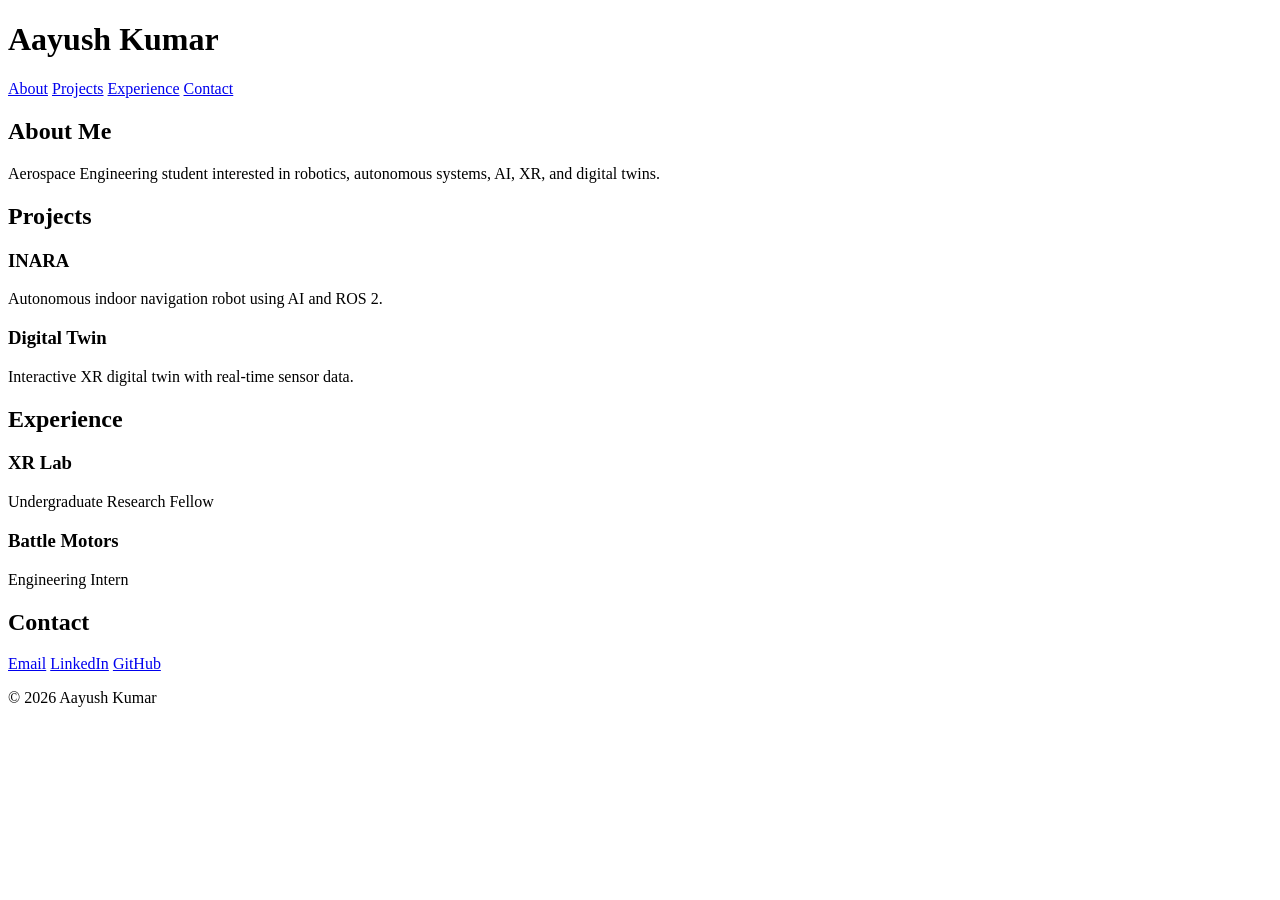
==== index.html @ adb4bba3 "File Structure" ====
<!DOCTYPE html>
<html lang="en">
<head>
    <meta charset="UTF-8">
    <meta name="viewport" content="width=device-width, initial-scale=1.0">
    <title>Aayush Kumar | Portfolio</title>
    <link rel="stylesheet" href="styles.css">
</head>

<body>

    <header>
        <h1>Aayush Kumar</h1>

        <nav>
            <a href="#about">About</a>
            <a href="#projects">Projects</a>
            <a href="#experience">Experience</a>
            <a href="#contact">Contact</a>
        </nav>
    </header>

    <main>

        <section id="about">
            <h2>About Me</h2>
            <p>
                Aerospace Engineering student interested in robotics,
                autonomous systems, AI, XR, and digital twins.
            </p>
        </section>

        <section id="projects">
            <h2>Projects</h2>

            <article>
                <h3>INARA</h3>
                <p>Autonomous indoor navigation robot using AI and ROS 2.</p>
            </article>

            <article>
                <h3>Digital Twin</h3>
                <p>Interactive XR digital twin with real-time sensor data.</p>
            </article>
        </section>

        <section id="experience">
            <h2>Experience</h2>

            <h3>XR Lab</h3>
            <p>Undergraduate Research Fellow</p>

            <h3>Battle Motors</h3>
            <p>Engineering Intern</p>
        </section>

        <section id="contact">
            <h2>Contact</h2>

            <a href="mailto:your@email.com">Email</a>
            <a href="#">LinkedIn</a>
            <a href="#">GitHub</a>
        </section>

    </main>

    <footer>
        <p>&copy; 2026 Aayush Kumar</p>
    </footer>

</body>
</html>
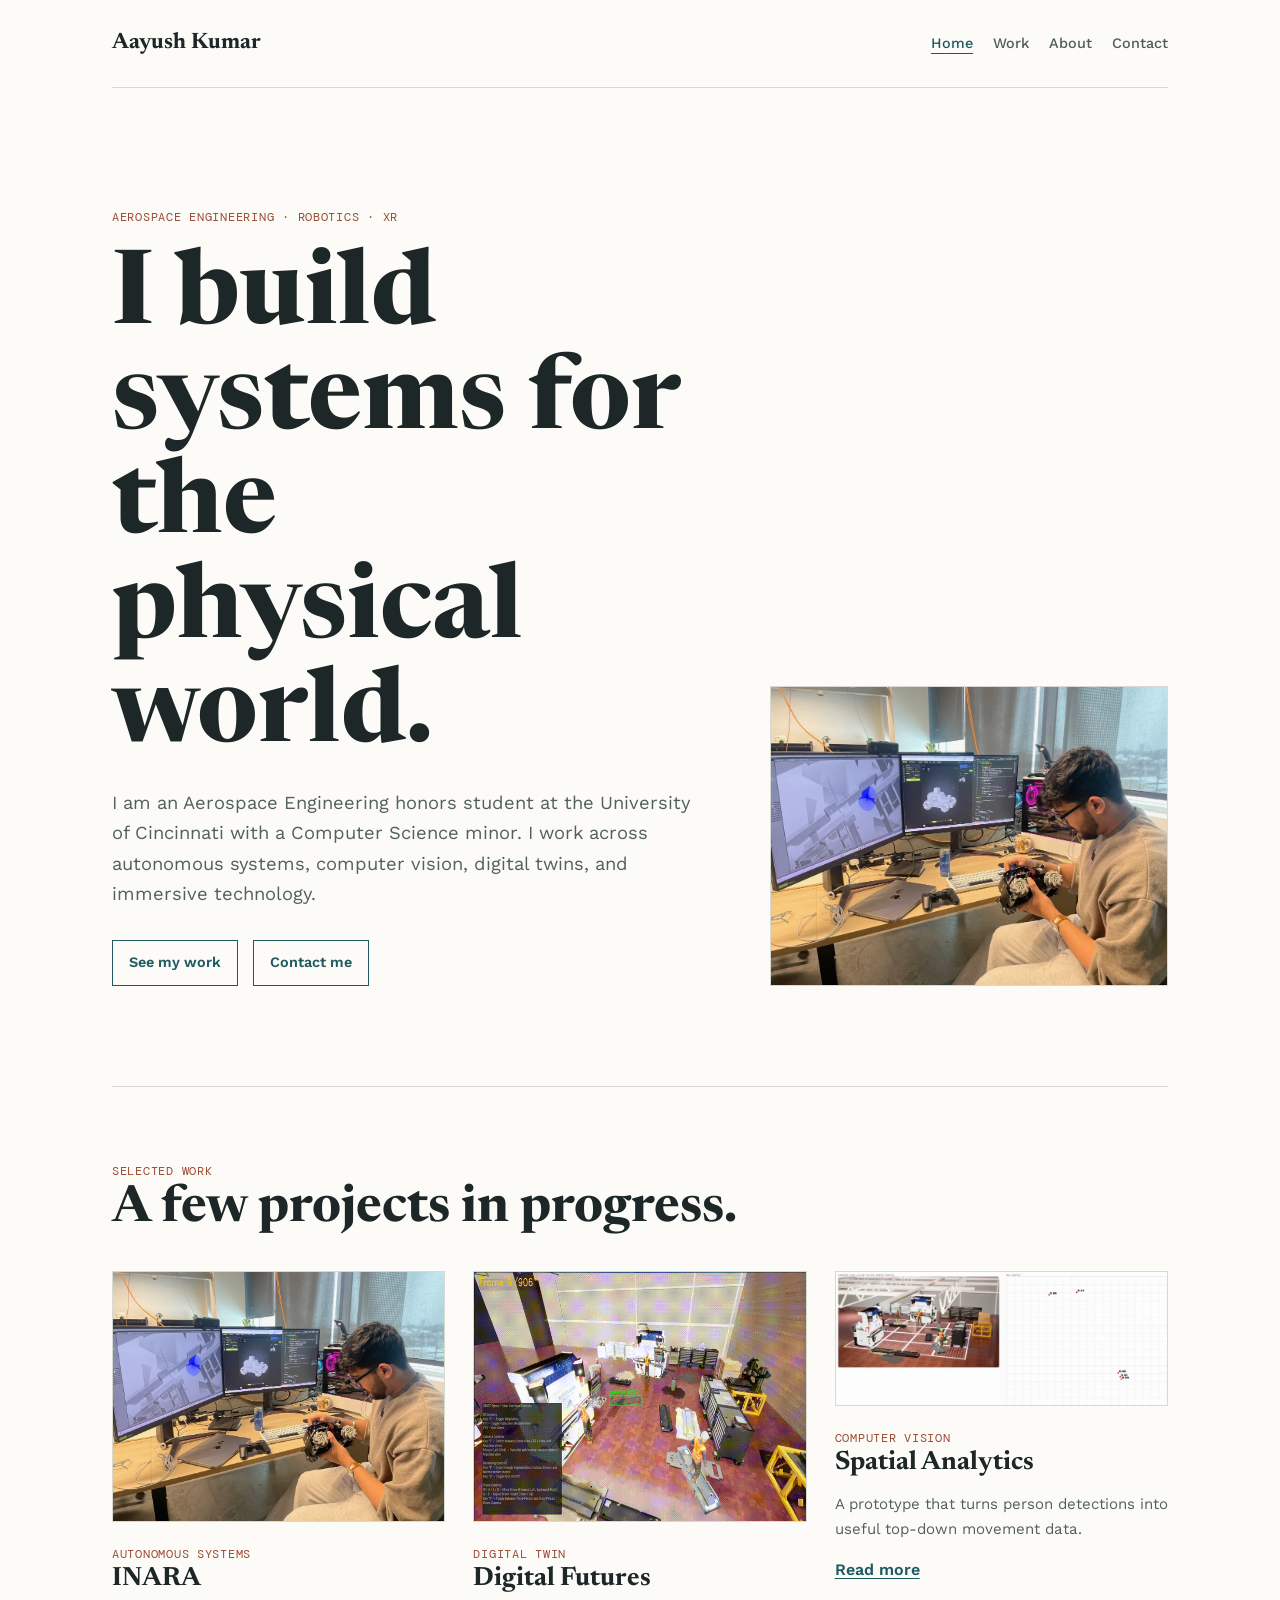
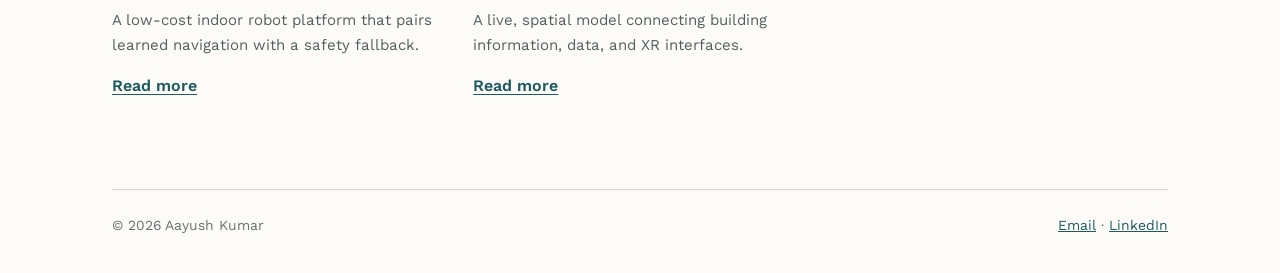
==== commit 518b3d09: "Main commit All pages and style sheets" ====
--- a/index.html
+++ b/index.html
@@ -1,72 +1,65 @@
 <!DOCTYPE html>
 <html lang="en">
 <head>
-    <meta charset="UTF-8">
-    <meta name="viewport" content="width=device-width, initial-scale=1.0">
-    <title>Aayush Kumar | Portfolio</title>
-    <link rel="stylesheet" href="styles.css">
+  <meta charset="UTF-8">
+  <meta name="viewport" content="width=device-width, initial-scale=1.0">
+  <title>Aayush Kumar | Portfolio</title>
+  <link rel="stylesheet" href="styles.css">
 </head>
-
 <body>
-
-    <header>
-        <h1>Aayush Kumar</h1>
-
-        <nav>
-            <a href="#about">About</a>
-            <a href="#projects">Projects</a>
-            <a href="#experience">Experience</a>
-            <a href="#contact">Contact</a>
-        </nav>
-    </header>
-
-    <main>
-
-        <section id="about">
-            <h2>About Me</h2>
-            <p>
-                Aerospace Engineering student interested in robotics,
-                autonomous systems, AI, XR, and digital twins.
-            </p>
-        </section>
-
-        <section id="projects">
-            <h2>Projects</h2>
-
-            <article>
-                <h3>INARA</h3>
-                <p>Autonomous indoor navigation robot using AI and ROS 2.</p>
-            </article>
-
-            <article>
-                <h3>Digital Twin</h3>
-                <p>Interactive XR digital twin with real-time sensor data.</p>
-            </article>
-        </section>
-
-        <section id="experience">
-            <h2>Experience</h2>
-
-            <h3>XR Lab</h3>
-            <p>Undergraduate Research Fellow</p>
-
-            <h3>Battle Motors</h3>
-            <p>Engineering Intern</p>
-        </section>
-
-        <section id="contact">
-            <h2>Contact</h2>
-
-            <a href="mailto:your@email.com">Email</a>
-            <a href="#">LinkedIn</a>
-            <a href="#">GitHub</a>
-        </section>
-
-    </main>
-
-    <footer>
-        <p>&copy; 2026 Aayush Kumar</p>
-    </footer>
-
+  <header>
+    <a class="name" href="index.html">Aayush Kumar</a>
+    <nav aria-label="Primary navigation">
+      <a class="active" href="index.html">Home</a>
+      <a href="work.html">Work</a>
+      <a href="about.html">About</a>
+      <a href="contact.html">Contact</a>
+    </nav>
+  </header>
+  <main>
+    <section class="home-intro">
+      <section>
+        <span class="label">Aerospace engineering · Robotics · XR</span>
+        <h1>I build systems for the physical world.</h1>
+        <p>I am an Aerospace Engineering honors student at the University of Cincinnati with a Computer Science minor. I work across autonomous systems, computer vision, digital twins, and immersive technology.</p>
+        <a class="button" href="work.html">See my work</a>
+        <a class="button" href="contact.html">Contact me</a>
+      </section>
+      <figure class="focus-image">
+        <img src="assets/inara.webp" alt="INARA autonomous navigation robot">
+      </figure>
+    </section>
+    <section class="selected-work">
+      <span class="label">Selected work</span>
+      <h2>A few projects in progress.</h2>
+      <section class="project-list">
+        <article>
+          <img src="assets/inara.webp" alt="INARA autonomous navigation project">
+          <span class="label">Autonomous systems</span>
+          <h3>INARA</h3>
+          <p>A low-cost indoor robot platform that pairs learned navigation with a safety fallback.</p>
+          <a href="work.html#inara">Read more</a>
+        </article>
+        <article>
+          <img src="assets/digital-twin.webp" alt="Technical illustration of a connected active digital twin">
+          <span class="label">Digital twin</span>
+          <h3>Digital Futures</h3>
+          <p>A live, spatial model connecting building information, data, and XR interfaces.</p>
+          <a href="work.html#digital-twin">Read more</a>
+        </article>
+        <article>
+          <img src="assets/tracking.png" alt="Technical illustration of computer vision person tracking">
+          <span class="label">Computer vision</span>
+          <h3>Spatial Analytics</h3>
+          <p>A prototype that turns person detections into useful top-down movement data.</p>
+          <a href="work.html#tracking">Read more</a>
+        </article>
+      </section>
+    </section>
+  </main>
+  <footer>
+    <span>© 2026 Aayush Kumar</span>
+    <span><a href="mailto:kumar3ar@mail.uc.edu">Email</a> · <a href="https://www.linkedin.com/in/aayushkumars">LinkedIn</a></span>
+  </footer>
 </body>
-</html>+</html>
--- a/styles.css
+++ b/styles.css
@@ -0,0 +1,76 @@
+@import url('https://fonts.googleapis.com/css2?family=DM+Mono:wght@400;500&family=Newsreader:opsz,wght@6..72,500;6..72,600;6..72,700&family=Work+Sans:wght@400;500;600&display=swap');
+
+/* Page basics */
+* { box-sizing: border-box; }
+body {
+  max-width: 1120px;
+  margin: auto;
+  padding: 0 32px;
+  background: #fcfbf7;
+  color: #1d2728;
+  font-family: 'Work Sans', Arial, sans-serif;
+  line-height: 1.65;
+}
+img { display: block; max-width: 100%; }
+a { color: #1d5b61; }
+h1, h2, h3 { font-family: Newsreader, Georgia, serif; line-height: 1.02; }
+h1 { max-width: 830px; margin: 18px 0; font-size: clamp(3.4rem, 8vw, 6.8rem); }
+h2 { margin: 0 0 14px; font-size: clamp(2.2rem, 4vw, 3.7rem); }
+h3 { margin: 0 0 8px; font-size: 1.65rem; }
+p { max-width: 720px; }
+
+/* Header and footer */
+header { display: flex; justify-content: space-between; align-items: center; min-height: 88px; border-bottom: 1px solid #d7d9d3; }
+.name { color: #1d2728; font-family: Newsreader, Georgia, serif; font-size: 1.4rem; font-weight: 700; text-decoration: none; }
+nav { display: flex; gap: 20px; }
+nav a { color: #4e5b5b; font-size: 0.9rem; font-weight: 500; text-decoration: none; }
+nav a:hover, nav .active { color: #1d5b61; text-decoration: underline; text-underline-offset: 5px; }
+footer { display: flex; justify-content: space-between; gap: 20px; margin-top: 90px; padding: 24px 0 36px; border-top: 1px solid #d7d9d3; color: #687372; font-size: 0.87rem; }
+
+/* Shared styles */
+.label { color: #9b4c35; font-family: 'DM Mono', monospace; font-size: 0.76rem; letter-spacing: 0.06em; text-transform: uppercase; }
+.intro { padding: 96px 0 58px; }
+.intro p, .home-intro p, .case-study p, .project-list p, .experience p { color: #52605f; }
+.intro p, .home-intro p { font-size: 1.15rem; }
+.button { display: inline-block; margin: 12px 10px 0 0; padding: 10px 16px; border: 1px solid #1d5b61; color: #1d5b61; font-size: 0.9rem; font-weight: 600; text-decoration: none; }
+.button:hover { background: #1d5b61; color: white; }
+
+/* Home page */
+.home-intro { display: grid; grid-template-columns: 1.2fr 0.8fr; gap: 60px; align-items: end; padding: 115px 0 100px; }
+.focus-image { margin: 0; border: 1px solid #d7d9d3; background: #edf1ed; }
+.focus-image img { width: 100%; }
+.selected-work { border-top: 1px solid #d7d9d3; padding: 70px 0 0; }
+.project-list { display: grid; grid-template-columns: repeat(3, 1fr); gap: 28px; margin-top: 36px; }
+.project-list img { margin-bottom: 18px; border: 1px solid #d7d9d3; }
+.project-list p { font-size: 0.94rem; }
+.project-list a { font-weight: 600; text-underline-offset: 3px; }
+
+/* Work page */
+.case-study { display: grid; grid-template-columns: 0.75fr 1.25fr; gap: 48px; padding: 48px 0; border-top: 1px solid #d7d9d3; scroll-margin-top: 30px; }
+.case-study img { border: 1px solid #d7d9d3; background: #edf1ed; }
+.details { display: grid; grid-template-columns: 110px 1fr; gap: 12px 28px; margin: 24px 0 0; padding: 20px 0 0; border-top: 1px solid #d7d9d3; }
+.details dt, .facts strong { color: #9b4c35; font-family: 'DM Mono', monospace; font-size: 0.7rem; text-transform: uppercase; }
+.details dd { margin: 2px 0 0; color: #52605f; font-size: 0.9rem; }
+
+/* About and contact */
+.two-column { display: grid; grid-template-columns: 0.7fr 1.3fr; gap: 60px; align-items: start; }
+.portrait { border: 1px solid #d7d9d3; background: #edf1ed; }
+.facts, .experience, .contact-links { margin: 20px 0 0; padding: 0; list-style: none; }
+.facts { color: #52605f; font-size: 0.92rem; }
+.facts li, .contact-links li { padding: 11px 0; border-bottom: 1px solid #d7d9d3; }
+.facts strong { display: block; }
+.experience { margin-top: 40px; }
+.experience li { padding: 22px 0; border-top: 1px solid #d7d9d3; }
+.experience p { margin: 4px 0 0; }
+.contact-links a { font-weight: 600; }
+
+@media (max-width: 760px) {
+  body { padding: 0 20px; }
+  header, footer { align-items: flex-start; flex-direction: column; padding: 20px 0; }
+  nav { gap: 15px; }
+  .home-intro, .project-list, .case-study, .two-column { grid-template-columns: 1fr; }
+  .home-intro { gap: 34px; padding: 76px 0; }
+  .intro { padding: 70px 0 40px; }
+  .case-study { gap: 24px; }
+  .details { grid-template-columns: 1fr; }
+}
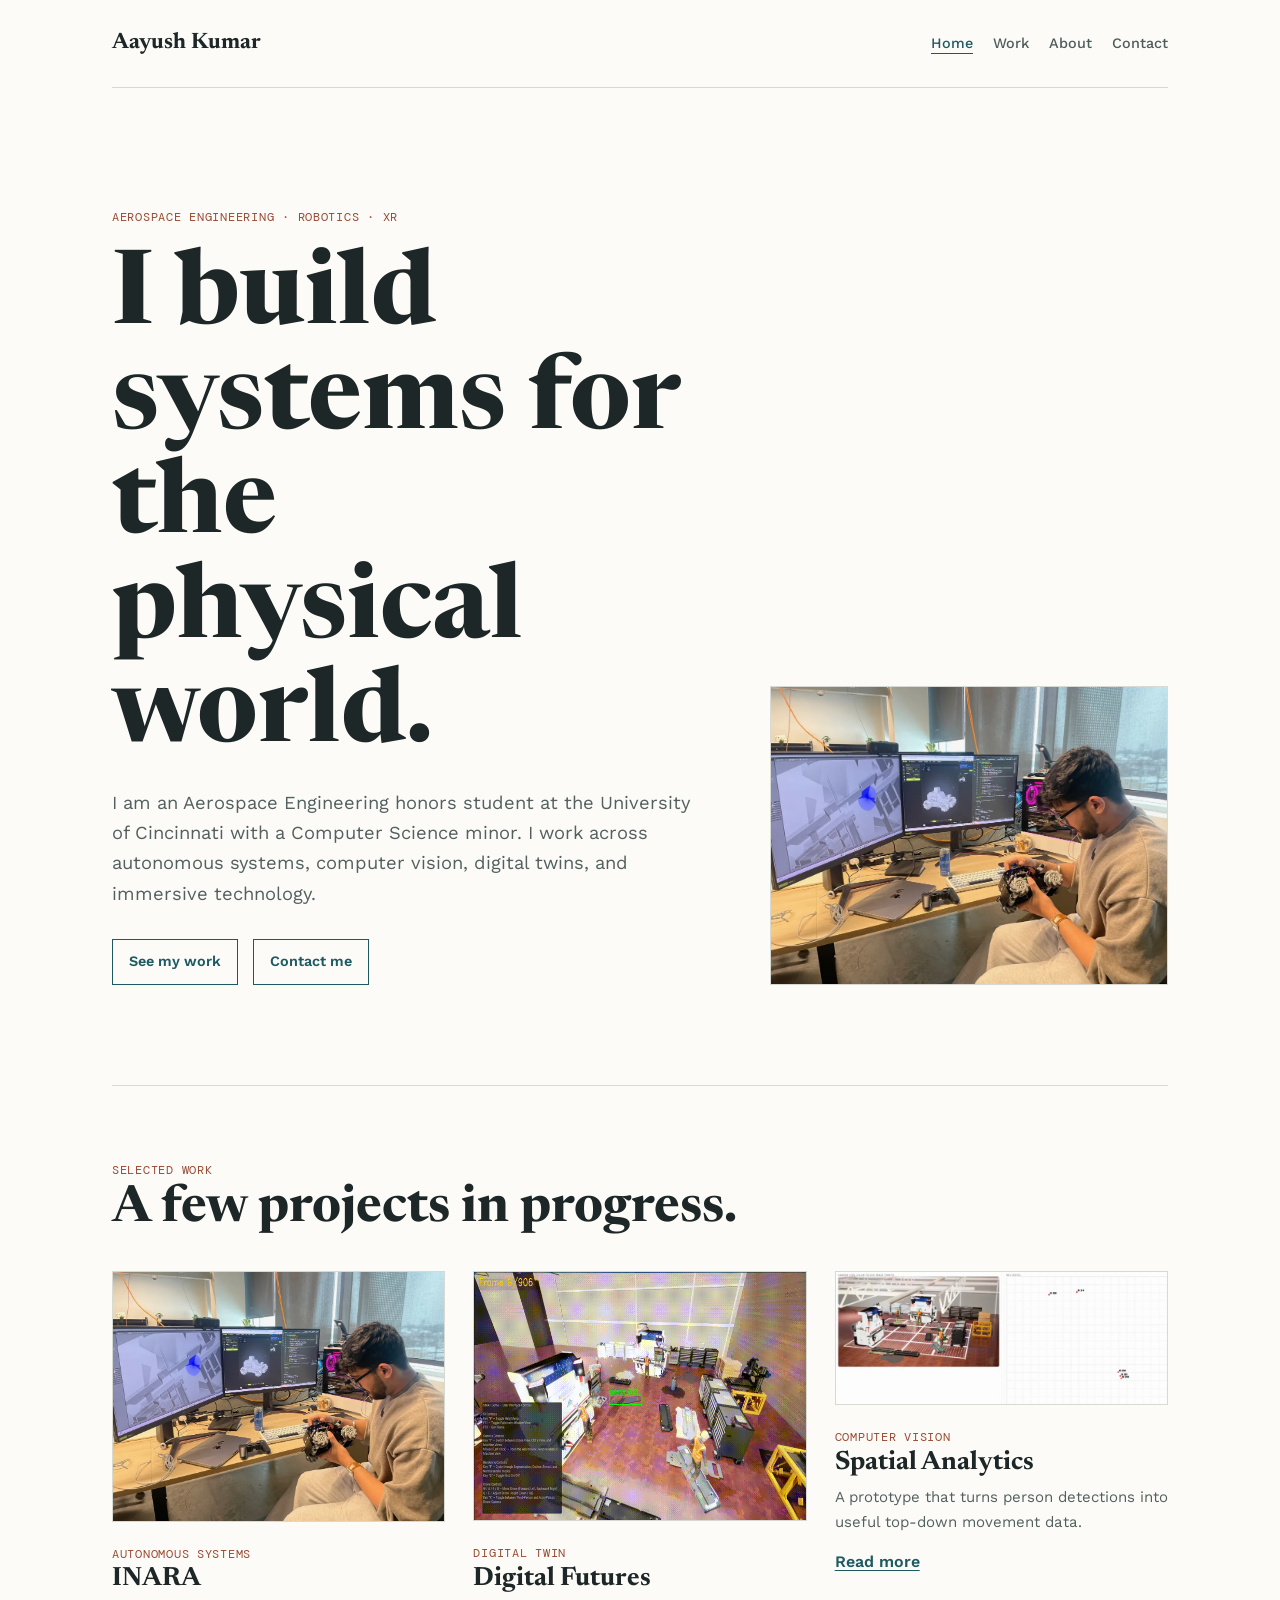
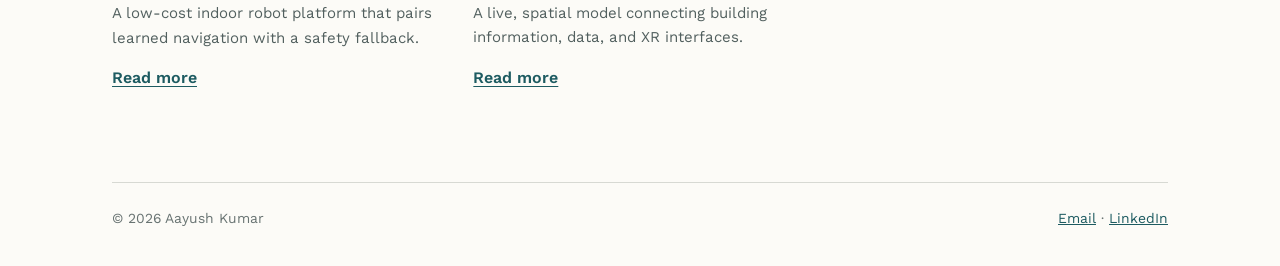
==== commit 8cd3ade5: "Style-sheet updates for better readability" ====
--- a/index.html
+++ b/index.html
@@ -4,6 +4,7 @@
   <meta charset="UTF-8">
   <meta name="viewport" content="width=device-width, initial-scale=1.0">
   <title>Aayush Kumar | Portfolio</title>
+  <link rel="stylesheet" href="reset.css">
   <link rel="stylesheet" href="styles.css">
 </head>
 <body>
--- a/styles.css
+++ b/styles.css
@@ -1,7 +1,10 @@
 @import url('https://fonts.googleapis.com/css2?family=DM+Mono:wght@400;500&family=Newsreader:opsz,wght@6..72,500;6..72,600;6..72,700&family=Work+Sans:wght@400;500;600&display=swap');
 
 /* Page basics */
-* { box-sizing: border-box; }
+* {
+  box-sizing: border-box;
+}
+
 body {
   max-width: 1120px;
   margin: auto;
@@ -11,66 +14,289 @@
   font-family: 'Work Sans', Arial, sans-serif;
   line-height: 1.65;
 }
-img { display: block; max-width: 100%; }
-a { color: #1d5b61; }
-h1, h2, h3 { font-family: Newsreader, Georgia, serif; line-height: 1.02; }
-h1 { max-width: 830px; margin: 18px 0; font-size: clamp(3.4rem, 8vw, 6.8rem); }
-h2 { margin: 0 0 14px; font-size: clamp(2.2rem, 4vw, 3.7rem); }
-h3 { margin: 0 0 8px; font-size: 1.65rem; }
-p { max-width: 720px; }
+img {
+  display: block;
+  max-width: 100%;
+}
+
+a {
+  color: #1d5b61;
+}
+
+h1, h2, h3 {
+  font-family: Newsreader, Georgia, serif;
+  line-height: 1.02;
+}
+
+h1 {
+  max-width: 830px;
+  margin: 18px 0;
+  font-size: clamp(3.4rem, 8vw, 6.8rem);
+}
+
+h2 {
+  margin: 0 0 14px;
+  font-size: clamp(2.2rem, 4vw, 3.7rem);
+}
+
+h3 {
+  margin: 0 0 8px;
+  font-size: 1.65rem;
+}
+
+p {
+  max-width: 720px;
+}
 
 /* Header and footer */
-header { display: flex; justify-content: space-between; align-items: center; min-height: 88px; border-bottom: 1px solid #d7d9d3; }
-.name { color: #1d2728; font-family: Newsreader, Georgia, serif; font-size: 1.4rem; font-weight: 700; text-decoration: none; }
-nav { display: flex; gap: 20px; }
-nav a { color: #4e5b5b; font-size: 0.9rem; font-weight: 500; text-decoration: none; }
-nav a:hover, nav .active { color: #1d5b61; text-decoration: underline; text-underline-offset: 5px; }
-footer { display: flex; justify-content: space-between; gap: 20px; margin-top: 90px; padding: 24px 0 36px; border-top: 1px solid #d7d9d3; color: #687372; font-size: 0.87rem; }
+header {
+  display: flex;
+  justify-content: space-between;
+  align-items: center;
+  min-height: 88px;
+  border-bottom: 1px solid #d7d9d3;
+}
+
+.name {
+  color: #1d2728;
+  font-family: Newsreader, Georgia, serif;
+  font-size: 1.4rem;
+  font-weight: 700;
+  text-decoration: none;
+}
+
+nav {
+  display: flex;
+  gap: 20px;
+}
+
+nav a {
+  color: #4e5b5b;
+  font-size: 0.9rem;
+  font-weight: 500;
+  text-decoration: none;
+}
+
+nav a:hover, nav .active {
+  color: #1d5b61;
+  text-decoration: underline;
+  text-underline-offset: 5px;
+}
+
+footer {
+  display: flex;
+  justify-content: space-between;
+  gap: 20px;
+  margin-top: 90px;
+  padding: 24px 0 36px;
+  border-top: 1px solid #d7d9d3;
+  color: #687372;
+  font-size: 0.87rem;
+}
 
 /* Shared styles */
-.label { color: #9b4c35; font-family: 'DM Mono', monospace; font-size: 0.76rem; letter-spacing: 0.06em; text-transform: uppercase; }
-.intro { padding: 96px 0 58px; }
-.intro p, .home-intro p, .case-study p, .project-list p, .experience p { color: #52605f; }
-.intro p, .home-intro p { font-size: 1.15rem; }
-.button { display: inline-block; margin: 12px 10px 0 0; padding: 10px 16px; border: 1px solid #1d5b61; color: #1d5b61; font-size: 0.9rem; font-weight: 600; text-decoration: none; }
-.button:hover { background: #1d5b61; color: white; }
+.label {
+  color: #9b4c35;
+  font-family: 'DM Mono', monospace;
+  font-size: 0.76rem;
+  letter-spacing: 0.06em;
+  text-transform: uppercase;
+}
+
+.intro {
+  padding: 96px 0 58px;
+}
+
+.intro p, .home-intro p, .case-study p, .project-list p, .experience p {
+  color: #52605f;
+}
+
+.intro p, .home-intro p {
+  font-size: 1.15rem;
+}
+
+.button {
+  display: inline-block;
+  margin: 12px 10px 0 0;
+  padding: 10px 16px;
+  border: 1px solid #1d5b61;
+  color: #1d5b61;
+  font-size: 0.9rem;
+  font-weight: 600;
+  text-decoration: none;
+}
+
+.button:hover {
+  background: #1d5b61;
+  color: white;
+}
 
 /* Home page */
-.home-intro { display: grid; grid-template-columns: 1.2fr 0.8fr; gap: 60px; align-items: end; padding: 115px 0 100px; }
-.focus-image { margin: 0; border: 1px solid #d7d9d3; background: #edf1ed; }
-.focus-image img { width: 100%; }
-.selected-work { border-top: 1px solid #d7d9d3; padding: 70px 0 0; }
-.project-list { display: grid; grid-template-columns: repeat(3, 1fr); gap: 28px; margin-top: 36px; }
-.project-list img { margin-bottom: 18px; border: 1px solid #d7d9d3; }
-.project-list p { font-size: 0.94rem; }
-.project-list a { font-weight: 600; text-underline-offset: 3px; }
+.home-intro {
+  display: grid;
+  grid-template-columns: 1.2fr 0.8fr;
+  gap: 60px;
+  align-items: end;
+  padding: 115px 0 100px;
+}
+
+.focus-image {
+  margin: 0;
+  border: 1px solid #d7d9d3;
+  background: #edf1ed;
+}
+
+.focus-image img {
+  width: 100%;
+}
+
+.selected-work {
+  border-top: 1px solid #d7d9d3;
+  padding: 70px 0 0;
+}
+
+.project-list {
+  display: grid;
+  grid-template-columns: repeat(3, 1fr);
+  gap: 28px;
+  margin-top: 36px;
+}
+
+.project-list img {
+  margin-bottom: 18px;
+  border: 1px solid #d7d9d3;
+}
+
+.project-list p {
+  font-size: 0.94rem;
+}
+
+.project-list a {
+  font-weight: 600;
+  text-underline-offset: 3px;
+}
 
 /* Work page */
-.case-study { display: grid; grid-template-columns: 0.75fr 1.25fr; gap: 48px; padding: 48px 0; border-top: 1px solid #d7d9d3; scroll-margin-top: 30px; }
-.case-study img { border: 1px solid #d7d9d3; background: #edf1ed; }
-.details { display: grid; grid-template-columns: 110px 1fr; gap: 12px 28px; margin: 24px 0 0; padding: 20px 0 0; border-top: 1px solid #d7d9d3; }
-.details dt, .facts strong { color: #9b4c35; font-family: 'DM Mono', monospace; font-size: 0.7rem; text-transform: uppercase; }
-.details dd { margin: 2px 0 0; color: #52605f; font-size: 0.9rem; }
+.case-study {
+  display: grid;
+  grid-template-columns: 0.75fr 1.25fr;
+  gap: 48px;
+  padding: 48px 0;
+  border-top: 1px solid #d7d9d3;
+  scroll-margin-top: 30px;
+}
+
+.case-study img {
+  border: 1px solid #d7d9d3;
+  background: #edf1ed;
+}
+
+.details {
+  display: grid;
+  grid-template-columns: 110px 1fr;
+  gap: 12px 28px;
+  margin: 24px 0 0;
+  padding: 20px 0 0;
+  border-top: 1px solid #d7d9d3;
+}
+
+.details dt, .facts strong {
+  color: #9b4c35;
+  font-family: 'DM Mono', monospace;
+  font-size: 0.7rem;
+  text-transform: uppercase;
+}
+
+.details dd {
+  margin: 2px 0 0;
+  color: #52605f;
+  font-size: 0.9rem;
+}
 
 /* About and contact */
-.two-column { display: grid; grid-template-columns: 0.7fr 1.3fr; gap: 60px; align-items: start; }
-.portrait { border: 1px solid #d7d9d3; background: #edf1ed; }
-.facts, .experience, .contact-links { margin: 20px 0 0; padding: 0; list-style: none; }
-.facts { color: #52605f; font-size: 0.92rem; }
-.facts li, .contact-links li { padding: 11px 0; border-bottom: 1px solid #d7d9d3; }
-.facts strong { display: block; }
-.experience { margin-top: 40px; }
-.experience li { padding: 22px 0; border-top: 1px solid #d7d9d3; }
-.experience p { margin: 4px 0 0; }
-.contact-links a { font-weight: 600; }
+.two-column {
+  display: grid;
+  grid-template-columns: 0.7fr 1.3fr;
+  gap: 60px;
+  align-items: start;
+}
+
+.portrait {
+  border: 1px solid #d7d9d3;
+  background: #edf1ed;
+}
+
+.facts, .experience, .contact-links {
+  margin: 20px 0 0;
+  padding: 0;
+  list-style: none;
+}
+
+.facts {
+  color: #52605f;
+  font-size: 0.92rem;
+}
+
+.facts li, .contact-links li {
+  padding: 11px 0;
+  border-bottom: 1px solid #d7d9d3;
+}
+
+.facts strong {
+  display: block;
+}
+
+.experience {
+  margin-top: 40px;
+}
+
+.experience li {
+  padding: 22px 0;
+  border-top: 1px solid #d7d9d3;
+}
+
+.experience p {
+  margin: 4px 0 0;
+}
+
+.contact-links a {
+  font-weight: 600;
+}
 
 @media (max-width: 760px) {
-  body { padding: 0 20px; }
-  header, footer { align-items: flex-start; flex-direction: column; padding: 20px 0; }
-  nav { gap: 15px; }
-  .home-intro, .project-list, .case-study, .two-column { grid-template-columns: 1fr; }
-  .home-intro { gap: 34px; padding: 76px 0; }
-  .intro { padding: 70px 0 40px; }
-  .case-study { gap: 24px; }
-  .details { grid-template-columns: 1fr; }
-}
+  body {
+    padding: 0 20px;
+  }
+
+  header, footer {
+    align-items: flex-start;
+    flex-direction: column;
+    padding: 20px 0;
+  }
+
+  nav {
+    gap: 15px;
+  }
+
+  .home-intro, .project-list, .case-study, .two-column {
+    grid-template-columns: 1fr;
+  }
+
+  .home-intro {
+    gap: 34px;
+    padding: 76px 0;
+  }
+
+  .intro {
+    padding: 70px 0 40px;
+  }
+
+  .case-study {
+    gap: 24px;
+  }
+
+  .details {
+    grid-template-columns: 1fr;
+  }
+
+}
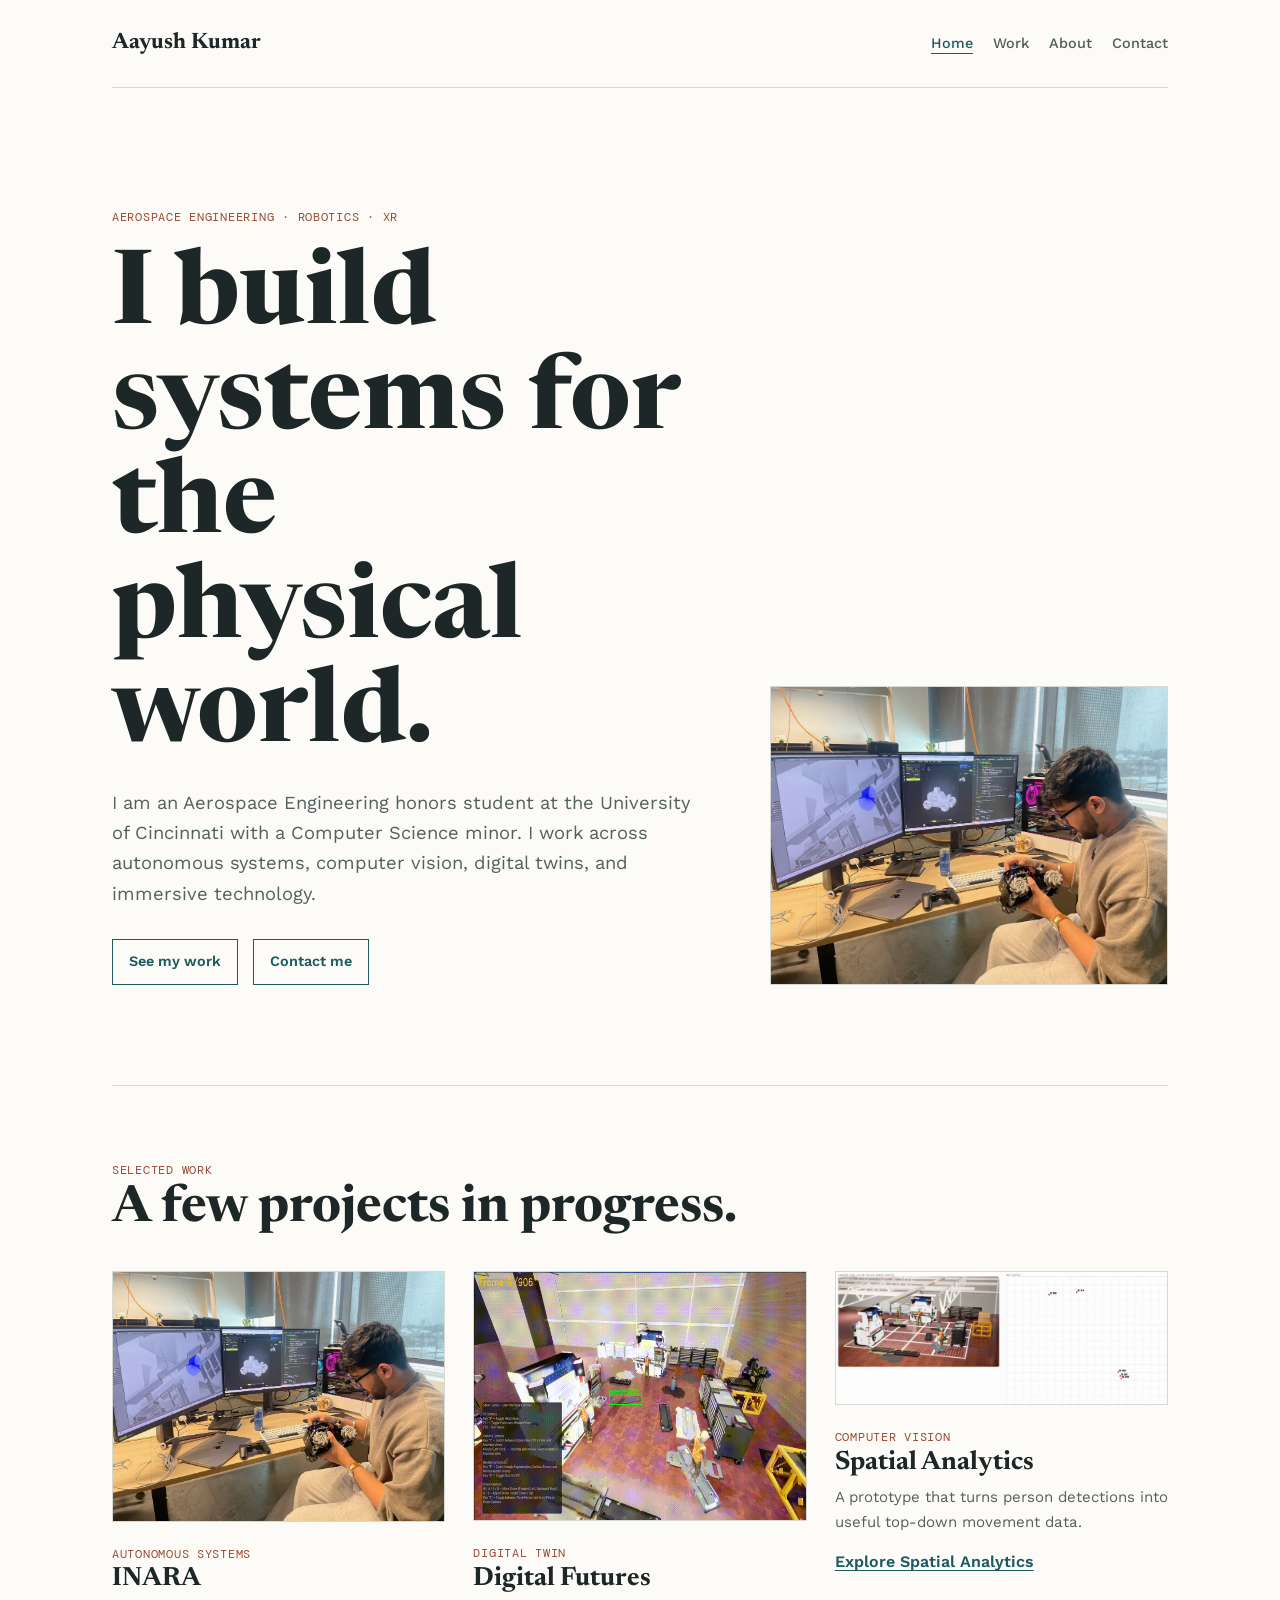
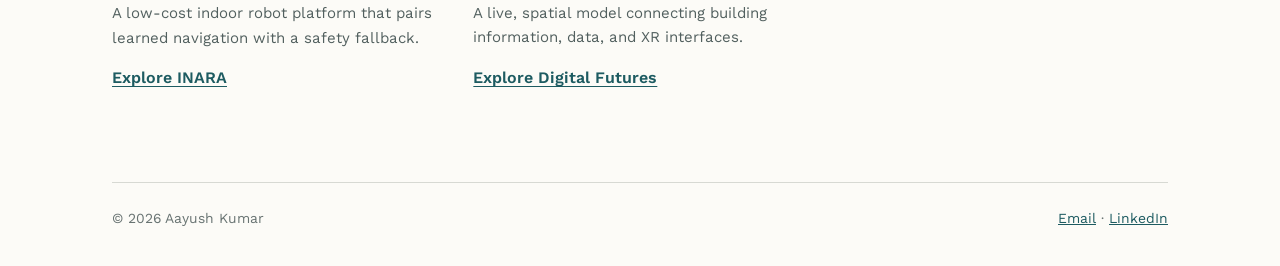
==== commit 40b41823: "Visual updates and minor tweaks" ====
--- a/index.html
+++ b/index.html
@@ -19,13 +19,13 @@
   </header>
   <main>
     <section class="home-intro">
-      <section>
+      <div>
         <span class="label">Aerospace engineering · Robotics · XR</span>
         <h1>I build systems for the physical world.</h1>
         <p>I am an Aerospace Engineering honors student at the University of Cincinnati with a Computer Science minor. I work across autonomous systems, computer vision, digital twins, and immersive technology.</p>
         <a class="button" href="work.html">See my work</a>
         <a class="button" href="contact.html">Contact me</a>
-      </section>
+      </div>
       <figure class="focus-image">
         <img src="assets/inara.webp" alt="INARA autonomous navigation robot">
       </figure>
@@ -33,29 +33,29 @@
     <section class="selected-work">
       <span class="label">Selected work</span>
       <h2>A few projects in progress.</h2>
-      <section class="project-list">
+      <div class="project-list">
         <article>
           <img src="assets/inara.webp" alt="INARA autonomous navigation project">
           <span class="label">Autonomous systems</span>
           <h3>INARA</h3>
           <p>A low-cost indoor robot platform that pairs learned navigation with a safety fallback.</p>
-          <a href="work.html#inara">Read more</a>
+          <a href="work.html#inara">Explore INARA</a>
         </article>
         <article>
           <img src="assets/digital-twin.webp" alt="Technical illustration of a connected active digital twin">
           <span class="label">Digital twin</span>
           <h3>Digital Futures</h3>
           <p>A live, spatial model connecting building information, data, and XR interfaces.</p>
-          <a href="work.html#digital-twin">Read more</a>
+          <a href="work.html#digital-twin">Explore Digital Futures</a>
         </article>
         <article>
           <img src="assets/tracking.png" alt="Technical illustration of computer vision person tracking">
           <span class="label">Computer vision</span>
           <h3>Spatial Analytics</h3>
           <p>A prototype that turns person detections into useful top-down movement data.</p>
-          <a href="work.html#tracking">Read more</a>
+          <a href="work.html#tracking">Explore Spatial Analytics</a>
         </article>
-      </section>
+      </div>
     </section>
   </main>
   <footer>
--- a/styles.css
+++ b/styles.css
@@ -276,6 +276,11 @@
 
   nav {
     gap: 15px;
+    flex-wrap: wrap;
+  }
+
+  h1 {
+    font-size: clamp(2.7rem, 8vw, 6.8rem);
   }
 
   .home-intro, .project-list, .case-study, .two-column {
